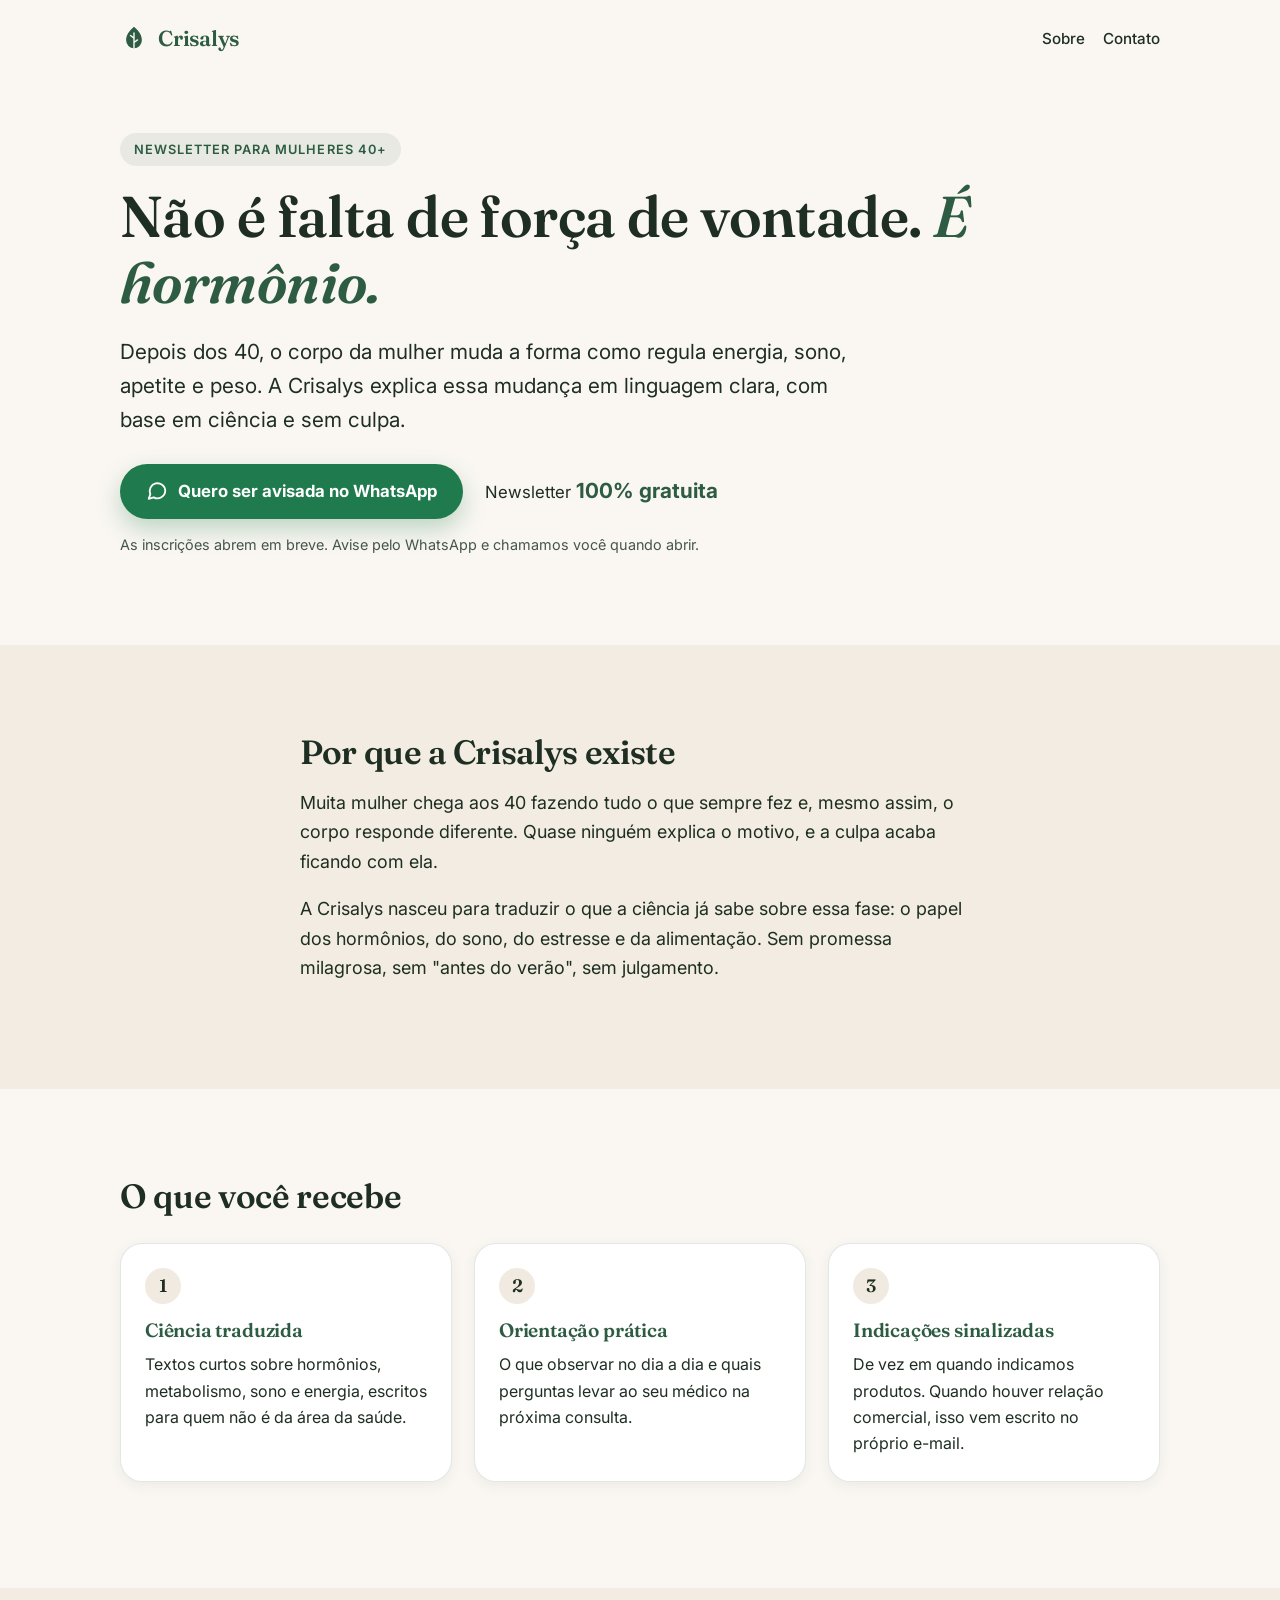
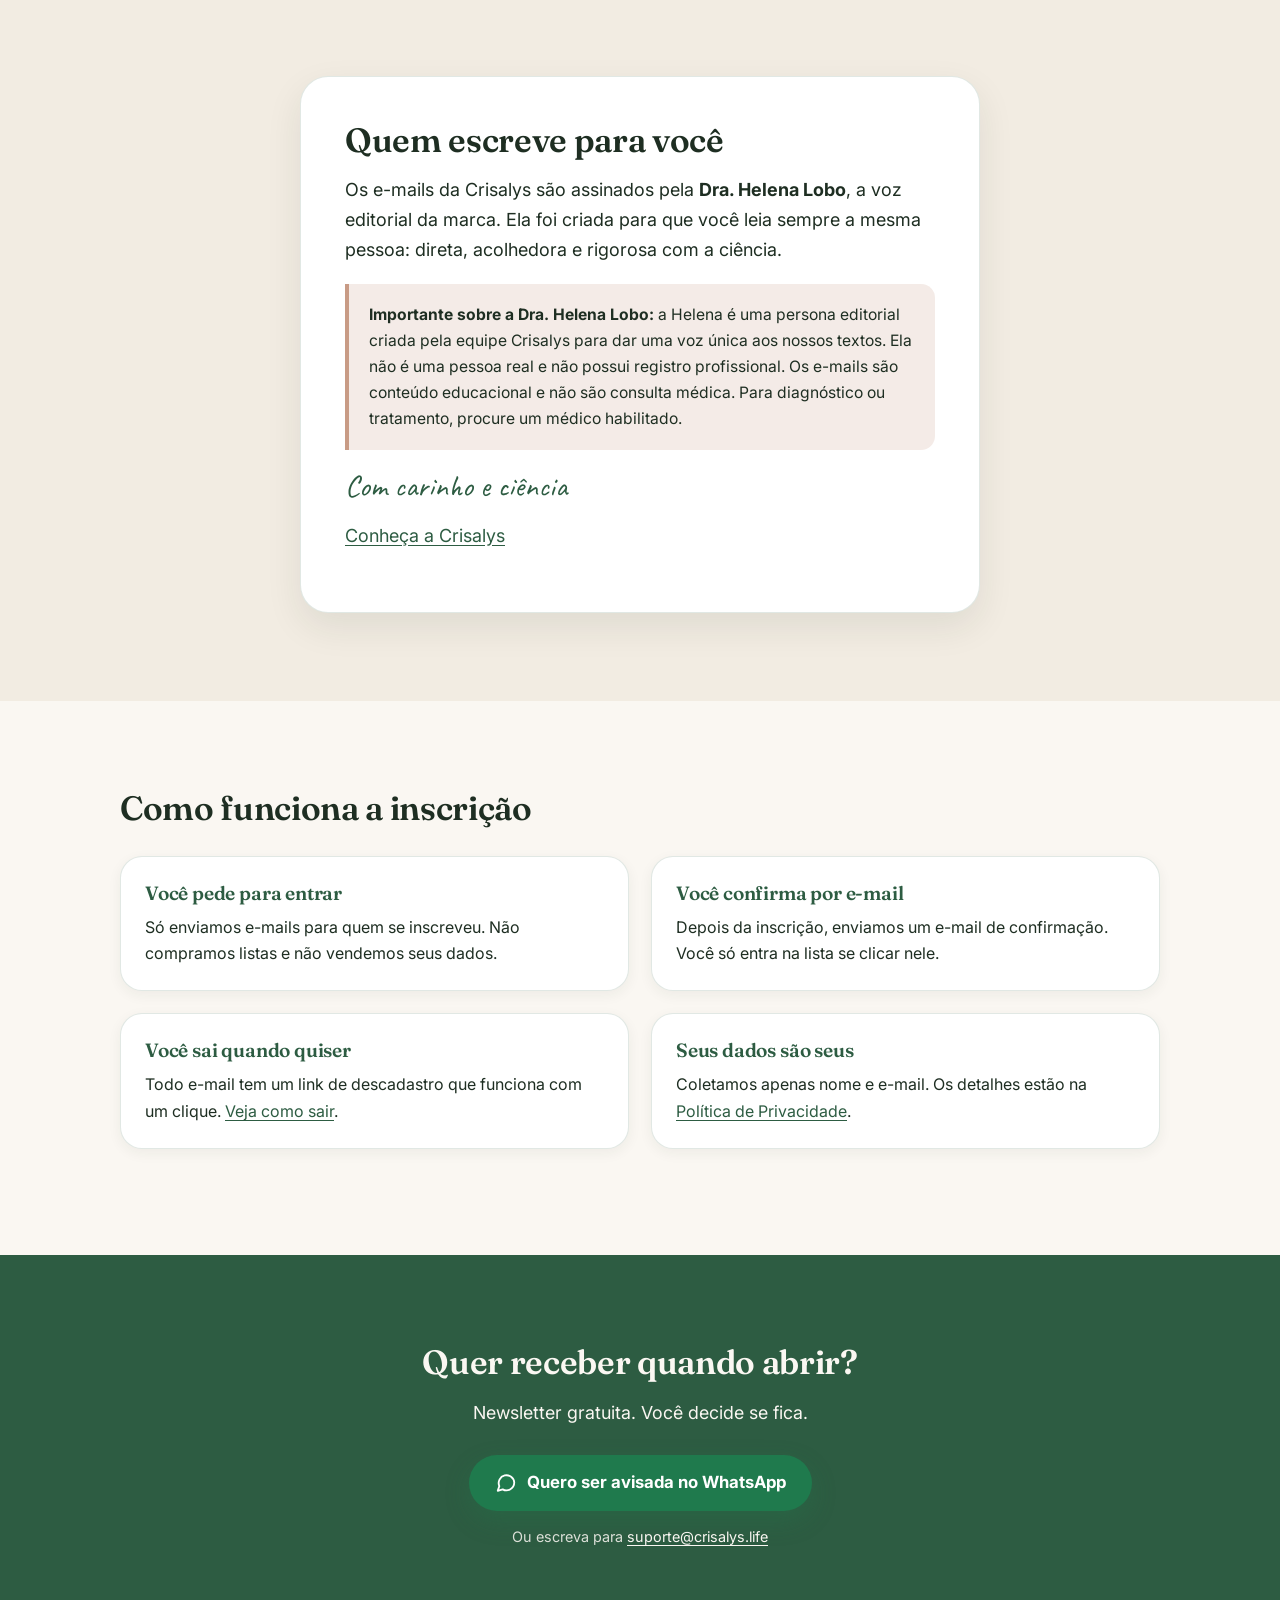
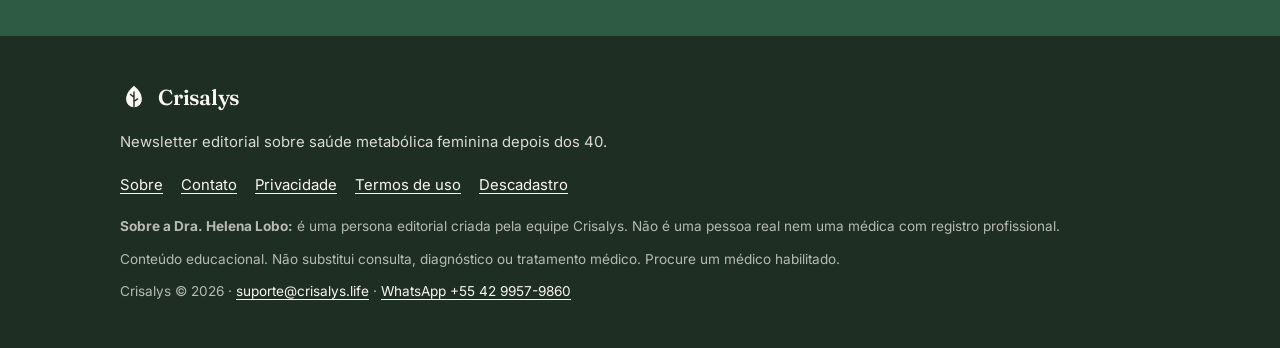
==== index.html @ fbdc04c1 "Publica site institucional da Crisalys Co-Authored-By: Claude Opus 5.5 <noreply@anthropic.com>" ====
<!doctype html>
<html lang="pt-BR">
<head>
  <meta charset="utf-8">
  <meta name="viewport" content="width=device-width, initial-scale=1, viewport-fit=cover">
  <title>Crisalys | Saúde metabólica feminina depois dos 40</title>
  <meta name="description" content="Newsletter gratuita sobre como o corpo da mulher muda depois dos 40: hormônios, sono, energia e peso, em linguagem clara e sem culpa.">
  <link rel="canonical" href="https://crisalys.life/">
  <meta property="og:type" content="website">
  <meta property="og:locale" content="pt_BR">
  <meta property="og:url" content="https://crisalys.life/">
  <meta property="og:title" content="Crisalys | Saúde metabólica feminina depois dos 40">
  <meta property="og:description" content="Newsletter gratuita sobre como o corpo da mulher muda depois dos 40: hormônios, sono, energia e peso, em linguagem clara e sem culpa.">
  <meta name="theme-color" content="#2D5C42">
  <link rel="icon" type="image/svg+xml" href="/assets/img/favicon.svg">
  <link rel="preconnect" href="https://fonts.googleapis.com">
  <link rel="preconnect" href="https://fonts.gstatic.com" crossorigin>
  <link rel="stylesheet" href="https://fonts.googleapis.com/css2?family=Fraunces:ital,opsz,wght@0,9..144,600;1,9..144,600&family=Inter:wght@400;500;600;700&family=Caveat:wght@500&display=swap">
  <link rel="stylesheet" href="/assets/css/site.css">
  <script type="application/ld+json">
  {"@context":"https://schema.org","@graph":[
    {"@type":"Organization","@id":"https://crisalys.life/#organization","name":"Crisalys","url":"https://crisalys.life/",
     "description":"Newsletter editorial sobre saúde metabólica feminina depois dos 40.",
     "contactPoint":{"@type":"ContactPoint","email":"suporte@crisalys.life","telephone":"+55-42-9957-9860","contactType":"customer support","availableLanguage":"pt-BR"}},
    {"@type":"WebSite","@id":"https://crisalys.life/#website","url":"https://crisalys.life/","name":"Crisalys","inLanguage":"pt-BR",
     "publisher":{"@id":"https://crisalys.life/#organization"}}
  ]}
  </script>
</head>
<body>
  <a class="skip" href="#conteudo">Pular para o conteúdo</a>
  <header class="site-header">
    <a href="/" class="logo" aria-label="Crisalys, página inicial"><svg viewBox="0 0 32 32" aria-hidden="true" focusable="false"><path fill="#2D5C42" d="M16 2c6 5 9 10 9 15.5a9 9 0 0 1-18 0C7 12 10 7 16 2z"/><path fill="none" stroke="#FAF7F2" stroke-width="1.6" stroke-linecap="round" d="M16 9v17M16 15l-4-3M16 20l4-3"/></svg><span>Crisalys</span></a>
    <nav class="site-nav" aria-label="Navegação principal">
      <a href="/sobre/">Sobre</a>
      <a href="/contato/">Contato</a>
    </nav>
  </header>
  <main id="conteudo">
    <section class="hero">
      <div class="wrap-wide">
        <span class="eyebrow">Newsletter para mulheres 40+</span>
        <h1>Não é falta de força de vontade. <em>É hormônio.</em></h1>
        <p class="hero-lead">Depois dos 40, o corpo da mulher muda a forma como regula energia, sono, apetite e peso. A Crisalys explica essa mudança em linguagem clara, com base em ciência e sem culpa.</p>
        <div class="hero-cta">
          <a class="btn btn-whats btn-block" href="https://wa.me/554299579860?text=Ol%C3%A1%2C%20quero%20ser%20avisada%20quando%20a%20newsletter%20da%20Crisalys%20abrir." rel="noopener"><svg viewBox="0 0 24 24" aria-hidden="true" focusable="false"><path fill="none" stroke="currentColor" stroke-width="2" stroke-linecap="round" stroke-linejoin="round" d="M21 11.5a8.5 8.5 0 0 1-12.6 7.4L3 20.5l1.7-5.1A8.5 8.5 0 1 1 21 11.5z"/></svg>Quero ser avisada no WhatsApp</a>
          <p class="free-tag">Newsletter <strong>100% gratuita</strong></p>
        </div>
        <p class="microcopy" style="margin-top:14px">As inscrições abrem em breve. Avise pelo WhatsApp e chamamos você quando abrir.</p>
      </div>
    </section>

    <section class="section section-alt" aria-labelledby="t-porque">
      <div class="wrap">
        <h2 id="t-porque">Por que a Crisalys existe</h2>
        <p class="lede">Muita mulher chega aos 40 fazendo tudo o que sempre fez e, mesmo assim, o corpo responde diferente. Quase ninguém explica o motivo, e a culpa acaba ficando com ela.</p>
        <p>A Crisalys nasceu para traduzir o que a ciência já sabe sobre essa fase: o papel dos hormônios, do sono, do estresse e da alimentação. Sem promessa milagrosa, sem "antes do verão", sem julgamento.</p>
      </div>
    </section>

    <section class="section" aria-labelledby="t-recebe">
      <div class="wrap-wide">
        <h2 id="t-recebe">O que você recebe</h2>
        <ul class="cards">
          <li class="card"><span class="num">1</span><h3>Ciência traduzida</h3><p>Textos curtos sobre hormônios, metabolismo, sono e energia, escritos para quem não é da área da saúde.</p></li>
          <li class="card"><span class="num">2</span><h3>Orientação prática</h3><p>O que observar no dia a dia e quais perguntas levar ao seu médico na próxima consulta.</p></li>
          <li class="card"><span class="num">3</span><h3>Indicações sinalizadas</h3><p>De vez em quando indicamos produtos. Quando houver relação comercial, isso vem escrito no próprio e-mail.</p></li>
        </ul>
      </div>
    </section>

    <section class="section section-alt" aria-labelledby="t-quem">
      <div class="wrap">
        <div class="persona">
          <h2 id="t-quem">Quem escreve para você</h2>
          <p>Os e-mails da Crisalys são assinados pela <strong>Dra. Helena Lobo</strong>, a voz editorial da marca. Ela foi criada para que você leia sempre a mesma pessoa: direta, acolhedora e rigorosa com a ciência.</p>
          <aside class="note" role="note">
          <p><strong>Importante sobre a Dra. Helena Lobo:</strong> a Helena é uma persona editorial criada pela equipe Crisalys para dar uma voz única aos nossos textos. Ela não é uma pessoa real e não possui registro profissional. Os e-mails são conteúdo educacional e não são consulta médica. Para diagnóstico ou tratamento, procure um médico habilitado.</p>
        </aside>
          <p class="signature">Com carinho e ciência</p>
          <p><a href="/sobre/">Conheça a Crisalys</a></p>
        </div>
      </div>
    </section>

    <section class="section" aria-labelledby="t-como">
      <div class="wrap-wide">
        <h2 id="t-como">Como funciona a inscrição</h2>
        <ul class="cards two">
          <li class="card"><h3>Você pede para entrar</h3><p>Só enviamos e-mails para quem se inscreveu. Não compramos listas e não vendemos seus dados.</p></li>
          <li class="card"><h3>Você confirma por e-mail</h3><p>Depois da inscrição, enviamos um e-mail de confirmação. Você só entra na lista se clicar nele.</p></li>
          <li class="card"><h3>Você sai quando quiser</h3><p>Todo e-mail tem um link de descadastro que funciona com um clique. <a href="/descadastro/">Veja como sair</a>.</p></li>
          <li class="card"><h3>Seus dados são seus</h3><p>Coletamos apenas nome e e-mail. Os detalhes estão na <a href="/privacidade/">Política de Privacidade</a>.</p></li>
        </ul>
      </div>
    </section>

    <section class="section section-sage cta-band" aria-labelledby="t-cta">
      <div class="wrap">
        <h2 id="t-cta">Quer receber quando abrir?</h2>
        <p class="lede">Newsletter gratuita. Você decide se fica.</p>
        <a class="btn btn-whats" href="https://wa.me/554299579860?text=Ol%C3%A1%2C%20quero%20ser%20avisada%20quando%20a%20newsletter%20da%20Crisalys%20abrir." rel="noopener"><svg viewBox="0 0 24 24" aria-hidden="true" focusable="false"><path fill="none" stroke="currentColor" stroke-width="2" stroke-linecap="round" stroke-linejoin="round" d="M21 11.5a8.5 8.5 0 0 1-12.6 7.4L3 20.5l1.7-5.1A8.5 8.5 0 1 1 21 11.5z"/></svg>Quero ser avisada no WhatsApp</a>
        <p class="microcopy">Ou escreva para <a href="mailto:suporte@crisalys.life">suporte@crisalys.life</a></p>
      </div>
    </section>
  </main>
  <footer class="site-footer">
    <div class="wrap-wide">
      <a href="/" class="logo"><svg viewBox="0 0 32 32" aria-hidden="true" focusable="false"><path fill="#FAF7F2" d="M16 2c6 5 9 10 9 15.5a9 9 0 0 1-18 0C7 12 10 7 16 2z"/><path fill="none" stroke="#1E2E22" stroke-width="1.6" stroke-linecap="round" d="M16 9v17M16 15l-4-3M16 20l4-3"/></svg><span>Crisalys</span></a>
      <p>Newsletter editorial sobre saúde metabólica feminina depois dos 40.</p>
      <ul class="footer-nav">
        <li><a href="/sobre/">Sobre</a></li>
        <li><a href="/contato/">Contato</a></li>
        <li><a href="/privacidade/">Privacidade</a></li>
        <li><a href="/termos/">Termos de uso</a></li>
        <li><a href="/descadastro/">Descadastro</a></li>
      </ul>
      <p class="footer-fine"><strong>Sobre a Dra. Helena Lobo:</strong> é uma persona editorial criada pela equipe Crisalys. Não é uma pessoa real nem uma médica com registro profissional.</p>
      <p class="footer-fine">Conteúdo educacional. Não substitui consulta, diagnóstico ou tratamento médico. Procure um médico habilitado.</p>
      <p class="footer-fine">Crisalys © 2026 · <a href="mailto:suporte@crisalys.life">suporte@crisalys.life</a> · <a href="https://wa.me/554299579860" rel="noopener">WhatsApp +55 42 9957-9860</a></p>
    </div>
  </footer>
</body>
</html>
---- assets/css/site.css ----
:root {
  --sage-deep: #2D5C42;
  --sage-hover: #234a35;
  --rose-smoke: #C89B85;
  --gold-calm: #B8956A;
  --cream: #FAF7F2;
  --cream-deep: #F2ECE2;
  --ink: #1E2E22;
  --card: #ffffff;
  --border-soft: rgba(45, 92, 66, 0.14);
  --whats: #1f7a4d;

  --font-display: 'Fraunces', Georgia, serif;
  --font-body: 'Inter', -apple-system, BlinkMacSystemFont, 'Segoe UI', sans-serif;
  --font-signature: 'Caveat', cursive;

  --container: 720px;
  --container-wide: 1080px;
  --radius-md: 14px;
  --radius-lg: 22px;
  --radius-xl: 28px;
  --shadow-md: 0 4px 14px rgba(30, 46, 34, 0.06);
  --shadow-lg: 0 14px 36px rgba(30, 46, 34, 0.09);
}

*, *::before, *::after { box-sizing: border-box; }

html { -webkit-text-size-adjust: 100%; scroll-behavior: smooth; }

body {
  margin: 0;
  background: var(--cream);
  color: var(--ink);
  font-family: var(--font-body);
  font-size: 1.0625rem;
  line-height: 1.65;
  -webkit-font-smoothing: antialiased;
}

img, svg { max-width: 100%; display: block; }

a { color: var(--sage-deep); text-underline-offset: 3px; }
a:hover { color: var(--sage-hover); }
a:focus-visible, button:focus-visible {
  outline: 3px solid var(--gold-calm);
  outline-offset: 3px;
  border-radius: 6px;
}

h1, h2, h3 {
  font-family: var(--font-display);
  font-weight: 600;
  line-height: 1.15;
  letter-spacing: -0.01em;
  color: var(--ink);
  margin: 0 0 1rem;
}
h1 { font-size: 2.3rem; }
h2 { font-size: 1.7rem; }
h3 { font-size: 1.2rem; line-height: 1.3; }
p { margin: 0 0 1.1rem; }

.wrap { width: 100%; max-width: var(--container); margin: 0 auto; padding: 0 20px; }
.wrap-wide { width: 100%; max-width: var(--container-wide); margin: 0 auto; padding: 0 20px; }

.skip {
  position: absolute; left: -9999px; top: 0;
  background: var(--ink); color: var(--cream); padding: 10px 16px; z-index: 10;
}
.skip:focus { left: 12px; top: 12px; }

/* Header */
.site-header {
  display: flex; align-items: center; justify-content: space-between; gap: 16px;
  max-width: var(--container-wide); margin: 0 auto; padding: 18px 20px;
}
.logo {
  display: inline-flex; align-items: center; gap: 10px;
  font-family: var(--font-display); font-weight: 600; font-size: 1.35rem;
  color: var(--sage-deep); text-decoration: none; letter-spacing: -0.01em;
}
.logo svg { width: 28px; height: 28px; flex: none; }
.site-nav { display: flex; gap: 18px; font-size: 0.95rem; font-weight: 500; }
.site-nav a { text-decoration: none; color: var(--ink); padding: 8px 0; }
.site-nav a:hover, .site-nav a[aria-current="page"] { color: var(--sage-deep); text-decoration: underline; }

/* Botões */
.btn {
  display: inline-flex; align-items: center; justify-content: center; gap: 10px;
  min-height: 54px; padding: 14px 26px;
  font-family: var(--font-body); font-size: 1.05rem; font-weight: 700; text-decoration: none;
  border-radius: 999px; border: 0; cursor: pointer;
  transition: transform 150ms ease, box-shadow 150ms ease, background-color 150ms ease;
}
.btn-whats { background: var(--whats); color: #fff; box-shadow: 0 10px 24px rgba(31, 122, 77, 0.28); }
.btn-whats:hover { background: #18633e; color: #fff; transform: translateY(-1px); }
.btn-ghost { background: transparent; color: var(--sage-deep); border: 2px solid var(--sage-deep); }
.btn-ghost:hover { background: var(--sage-deep); color: var(--cream); }
.btn svg { width: 22px; height: 22px; flex: none; }
.btn-block { width: 100%; }

/* Hero */
.hero { padding: 28px 0 56px; }
.eyebrow {
  display: inline-block; margin-bottom: 18px; padding: 6px 14px;
  font-size: 0.8rem; font-weight: 600; letter-spacing: 0.08em; text-transform: uppercase;
  color: var(--sage-deep); background: rgba(45, 92, 66, 0.09); border-radius: 999px;
}
.hero h1 { font-size: 2.5rem; margin-bottom: 18px; }
.hero h1 em { font-style: italic; color: var(--sage-deep); }
.hero-lead { font-size: 1.15rem; max-width: 36em; }
.hero-cta { margin-top: 26px; display: grid; gap: 12px; }
.free-tag { font-size: 1.05rem; margin: 0; }
.free-tag strong { color: var(--sage-deep); font-size: 1.3rem; font-weight: 700; }
.microcopy { font-size: 0.9rem; color: #45564a; margin: 0; }

/* Seções */
.section { padding: 56px 0; }
.section-alt { background: var(--cream-deep); }
.section-sage { background: var(--sage-deep); color: var(--cream); }
.section-sage h2 { color: var(--cream); }
.section-sage a:not(.btn) { color: var(--cream); }
.lede { font-size: 1.12rem; }

.cards { display: grid; gap: 16px; margin-top: 28px; list-style: none; padding: 0; }
.card {
  background: var(--card); border: 1px solid var(--border-soft);
  border-radius: var(--radius-lg); padding: 24px; box-shadow: var(--shadow-md);
}
.card h3 { margin-bottom: 8px; color: var(--sage-deep); }
.card p { margin: 0; font-size: 1rem; }
.card .num {
  display: inline-flex; align-items: center; justify-content: center;
  width: 36px; height: 36px; margin-bottom: 14px; border-radius: 50%;
  background: rgba(184, 149, 106, 0.2); color: var(--ink);
  font-family: var(--font-display); font-weight: 600;
}

/* Persona */
.persona {
  background: var(--card); border: 1px solid var(--border-soft);
  border-radius: var(--radius-xl); padding: 28px 24px; box-shadow: var(--shadow-lg);
}
.note {
  margin: 20px 0; padding: 18px 20px;
  background: rgba(200, 155, 133, 0.2); border-left: 4px solid var(--rose-smoke);
  border-radius: 0 var(--radius-md) var(--radius-md) 0; font-size: 0.98rem;
}
.note p:last-child { margin-bottom: 0; }
.signature { font-family: var(--font-signature); font-size: 1.9rem; line-height: 1.1; color: var(--sage-deep); }

.cta-band { text-align: center; }
.cta-band .btn { margin-top: 10px; }
.cta-band .microcopy { color: rgba(250, 247, 242, 0.85); margin-top: 14px; }

/* Páginas de texto */
.page { padding: 24px 0 64px; }
.page h1 { margin-bottom: 8px; }
.page .updated { font-size: 0.9rem; color: #45564a; margin-bottom: 32px; }
.page h2 { font-size: 1.4rem; margin-top: 2.4rem; }
.page ul, .page ol { padding-left: 1.25rem; margin: 0 0 1.1rem; }
.page li { margin-bottom: 0.45rem; }
.table-scroll { overflow-x: auto; margin: 0 0 1.25rem; }
table { border-collapse: collapse; width: 100%; min-width: 460px; font-size: 0.95rem; background: var(--card); }
th, td { text-align: left; vertical-align: top; padding: 12px 14px; border: 1px solid var(--border-soft); }
th { background: rgba(45, 92, 66, 0.08); font-weight: 600; }

.contact-list { list-style: none; padding: 0; display: grid; gap: 16px; margin-top: 24px; }
.contact-list .label { display: block; font-size: 0.82rem; font-weight: 600; letter-spacing: 0.06em; text-transform: uppercase; color: #45564a; }
.contact-list .value { font-family: var(--font-display); font-size: 1.3rem; font-weight: 600; color: var(--sage-deep); word-break: break-word; }

/* Rodapé */
.site-footer { background: var(--ink); color: rgba(250, 247, 242, 0.86); padding: 44px 0 36px; font-size: 0.93rem; }
.site-footer a { color: var(--cream); }
.site-footer .logo { color: var(--cream); margin-bottom: 14px; }
.footer-nav { display: flex; flex-wrap: wrap; gap: 6px 18px; margin: 18px 0; padding: 0; list-style: none; }
.footer-fine { font-size: 0.85rem; color: rgba(250, 247, 242, 0.7); margin: 0 0 10px; }

@media (min-width: 720px) {
  body { font-size: 1.125rem; }
  h1 { font-size: 2.9rem; }
  h2 { font-size: 2.1rem; }
  .hero { padding: 56px 0 88px; }
  .hero h1 { font-size: 3.6rem; }
  .hero-lead { font-size: 1.3rem; }
  .hero-cta { grid-auto-flow: column; justify-content: start; align-items: center; gap: 22px; }
  .btn-block { width: auto; }
  .section { padding: 88px 0; }
  .cards { grid-template-columns: repeat(3, 1fr); gap: 22px; }
  .cards.two { grid-template-columns: repeat(2, 1fr); }
  .persona { padding: 44px; }
  .contact-list { grid-template-columns: repeat(2, 1fr); }
}

@media (prefers-reduced-motion: reduce) {
  html { scroll-behavior: auto; }
  .btn { transition: none; }
}
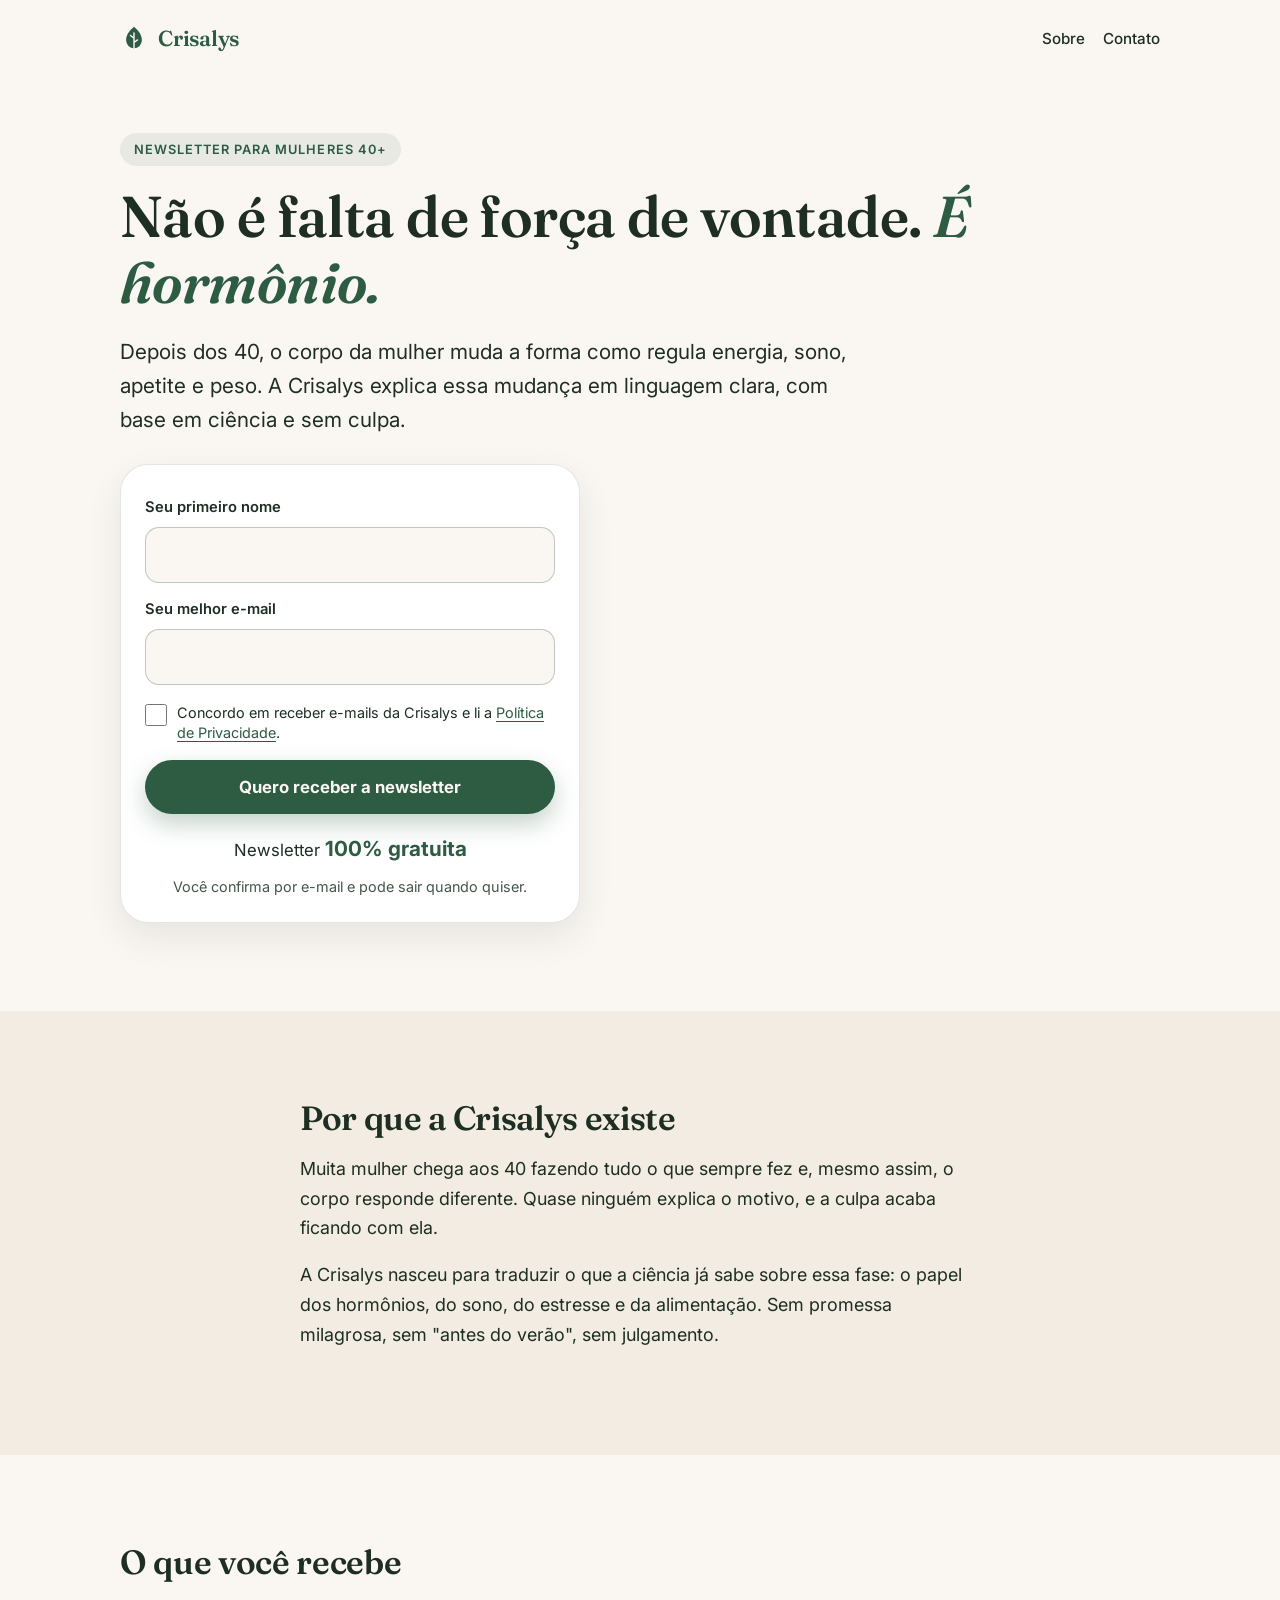
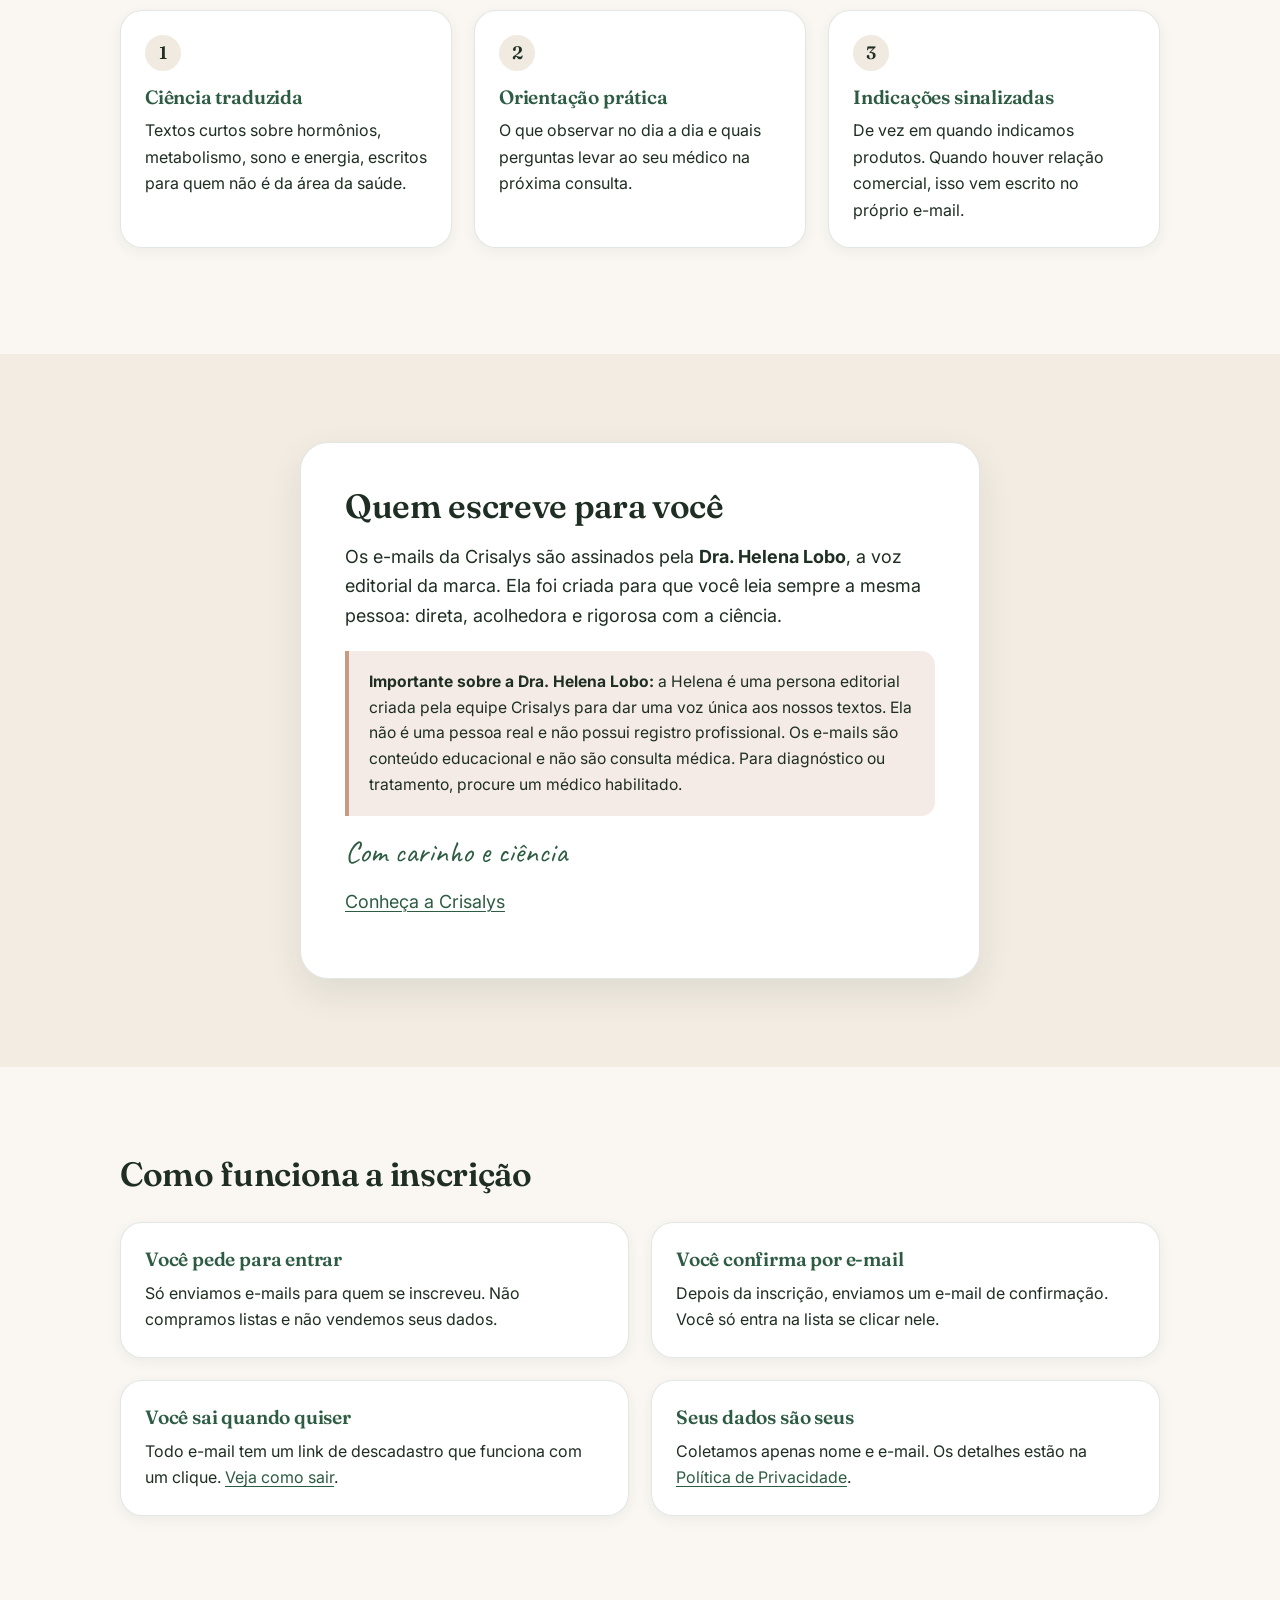
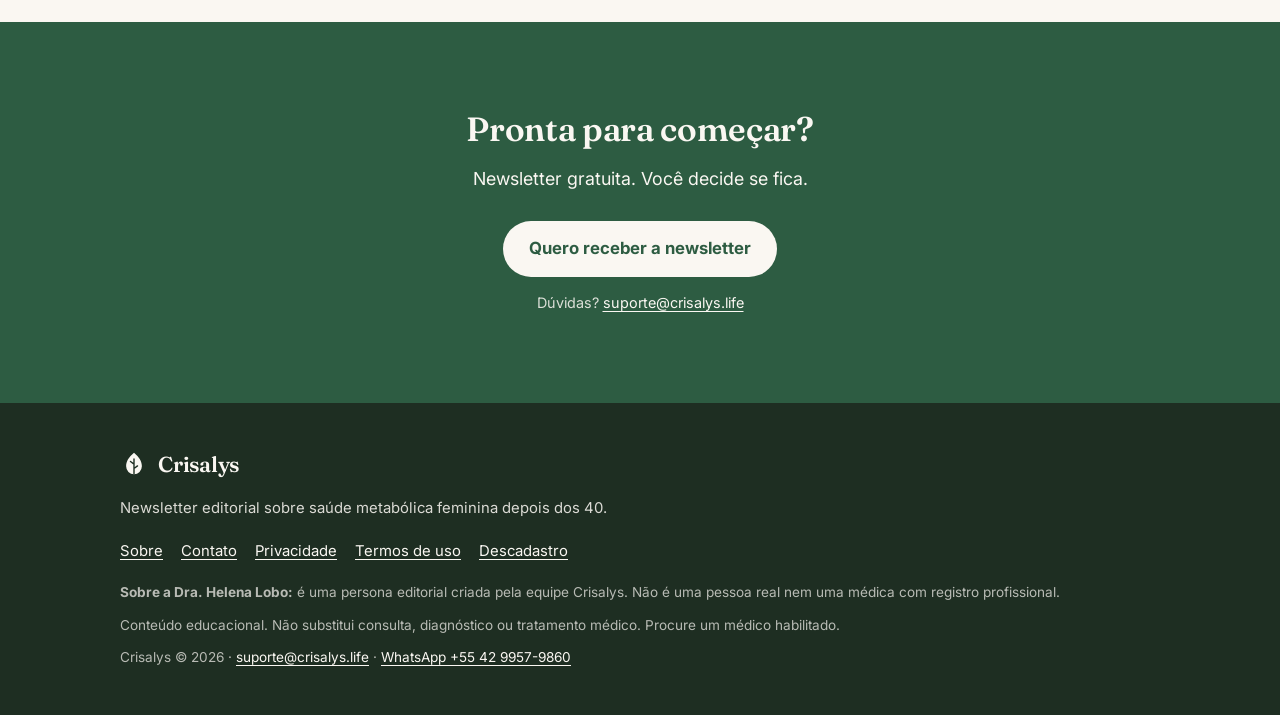
==== commit 21f8128e: "Troca o CTA de WhatsApp pelo formulário de inscrição do Mautic Adiciona a página /obrigada/ e o .hta" ====
--- a/index.html
+++ b/index.html
@@ -42,11 +42,24 @@
         <span class="eyebrow">Newsletter para mulheres 40+</span>
         <h1>Não é falta de força de vontade. <em>É hormônio.</em></h1>
         <p class="hero-lead">Depois dos 40, o corpo da mulher muda a forma como regula energia, sono, apetite e peso. A Crisalys explica essa mudança em linguagem clara, com base em ciência e sem culpa.</p>
-        <div class="hero-cta">
-          <a class="btn btn-whats btn-block" href="https://wa.me/554299579860?text=Ol%C3%A1%2C%20quero%20ser%20avisada%20quando%20a%20newsletter%20da%20Crisalys%20abrir." rel="noopener"><svg viewBox="0 0 24 24" aria-hidden="true" focusable="false"><path fill="none" stroke="currentColor" stroke-width="2" stroke-linecap="round" stroke-linejoin="round" d="M21 11.5a8.5 8.5 0 0 1-12.6 7.4L3 20.5l1.7-5.1A8.5 8.5 0 1 1 21 11.5z"/></svg>Quero ser avisada no WhatsApp</a>
+        <form class="optin" id="inscricao" method="post" action="https://mkt.crisalys.life/form/submit?formId=1" enctype="multipart/form-data">
+          <p class="optin-error" id="optin-error" role="alert" hidden>Não foi possível concluir a inscrição. Confira os campos e tente de novo.</p>
+          <label for="f-nome">Seu primeiro nome</label>
+          <input id="f-nome" type="text" name="mauticform[primeiro_nome]" autocomplete="given-name" required maxlength="60">
+          <label for="f-email">Seu melhor e-mail</label>
+          <input id="f-email" type="email" name="mauticform[email]" autocomplete="email" inputmode="email" required maxlength="120">
+          <label class="consent" for="f-consent">
+            <input id="f-consent" type="checkbox" name="mauticform[consentimento][]" value="sim" required>
+            <span>Concordo em receber e-mails da Crisalys e li a <a href="/privacidade/">Política de Privacidade</a>.</span>
+          </label>
+          <input type="hidden" name="mauticform[formId]" value="1">
+          <input type="hidden" name="mauticform[return]" value="https://crisalys.life/?erro=1">
+          <input type="hidden" name="mauticform[formName]" value="inscricaonewslettercrisalys">
+          <button class="btn btn-primary btn-block" type="submit" name="mauticform[enviar]" value="1">Quero receber a newsletter</button>
           <p class="free-tag">Newsletter <strong>100% gratuita</strong></p>
-        </div>
-        <p class="microcopy" style="margin-top:14px">As inscrições abrem em breve. Avise pelo WhatsApp e chamamos você quando abrir.</p>
+          <p class="microcopy">Você confirma por e-mail e pode sair quando quiser.</p>
+        </form>
+        <script>if (location.search.indexOf("erro=1") > -1) { document.getElementById("optin-error").hidden = false; }</script>
       </div>
     </section>
 
@@ -97,10 +110,10 @@
 
     <section class="section section-sage cta-band" aria-labelledby="t-cta">
       <div class="wrap">
-        <h2 id="t-cta">Quer receber quando abrir?</h2>
+        <h2 id="t-cta">Pronta para começar?</h2>
         <p class="lede">Newsletter gratuita. Você decide se fica.</p>
-        <a class="btn btn-whats" href="https://wa.me/554299579860?text=Ol%C3%A1%2C%20quero%20ser%20avisada%20quando%20a%20newsletter%20da%20Crisalys%20abrir." rel="noopener"><svg viewBox="0 0 24 24" aria-hidden="true" focusable="false"><path fill="none" stroke="currentColor" stroke-width="2" stroke-linecap="round" stroke-linejoin="round" d="M21 11.5a8.5 8.5 0 0 1-12.6 7.4L3 20.5l1.7-5.1A8.5 8.5 0 1 1 21 11.5z"/></svg>Quero ser avisada no WhatsApp</a>
-        <p class="microcopy">Ou escreva para <a href="mailto:suporte@crisalys.life">suporte@crisalys.life</a></p>
+        <a class="btn btn-light" href="#inscricao">Quero receber a newsletter</a>
+        <p class="microcopy">Dúvidas? <a href="mailto:suporte@crisalys.life">suporte@crisalys.life</a></p>
       </div>
     </section>
   </main>
--- a/assets/css/site.css
+++ b/assets/css/site.css
@@ -196,3 +196,27 @@
   html { scroll-behavior: auto; }
   .btn { transition: none; }
 }
+
+/* Formulário de inscrição */
+.optin {
+  margin-top: 26px; max-width: 460px; padding: 24px;
+  background: var(--card); border: 1px solid var(--border-soft);
+  border-radius: var(--radius-xl); box-shadow: var(--shadow-lg);
+  display: grid; gap: 8px; scroll-margin-top: 20px;
+}
+.optin label { font-size: 0.92rem; font-weight: 600; margin-top: 6px; }
+.optin input[type="text"], .optin input[type="email"] {
+  width: 100%; min-height: 52px; padding: 12px 16px;
+  font: inherit; color: var(--ink); background: var(--cream);
+  border: 1.5px solid rgba(45, 92, 66, 0.3); border-radius: var(--radius-md);
+}
+.optin input:focus-visible { outline: 3px solid var(--gold-calm); outline-offset: 2px; border-color: var(--sage-deep); }
+.optin .consent { display: flex; gap: 10px; align-items: flex-start; font-weight: 400; font-size: 0.9rem; line-height: 1.45; margin: 10px 0 8px; cursor: pointer; }
+.optin .consent input { width: 22px; height: 22px; flex: none; margin: 1px 0 0; accent-color: var(--sage-deep); }
+.optin .free-tag { text-align: center; margin-top: 10px; }
+.optin .microcopy { text-align: center; }
+.optin-error { margin: 0 0 6px; padding: 12px 14px; background: #fbe9e4; border: 1px solid #d9a08c; border-radius: var(--radius-md); font-size: 0.93rem; }
+.btn-primary { background: var(--sage-deep); color: var(--cream); box-shadow: 0 10px 24px rgba(45, 92, 66, 0.28); }
+.btn-primary:hover { background: var(--sage-hover); color: var(--cream); transform: translateY(-1px); }
+.btn-light { background: var(--cream); color: var(--sage-deep); }
+.btn-light:hover { background: #fff; color: var(--sage-hover); transform: translateY(-1px); }
